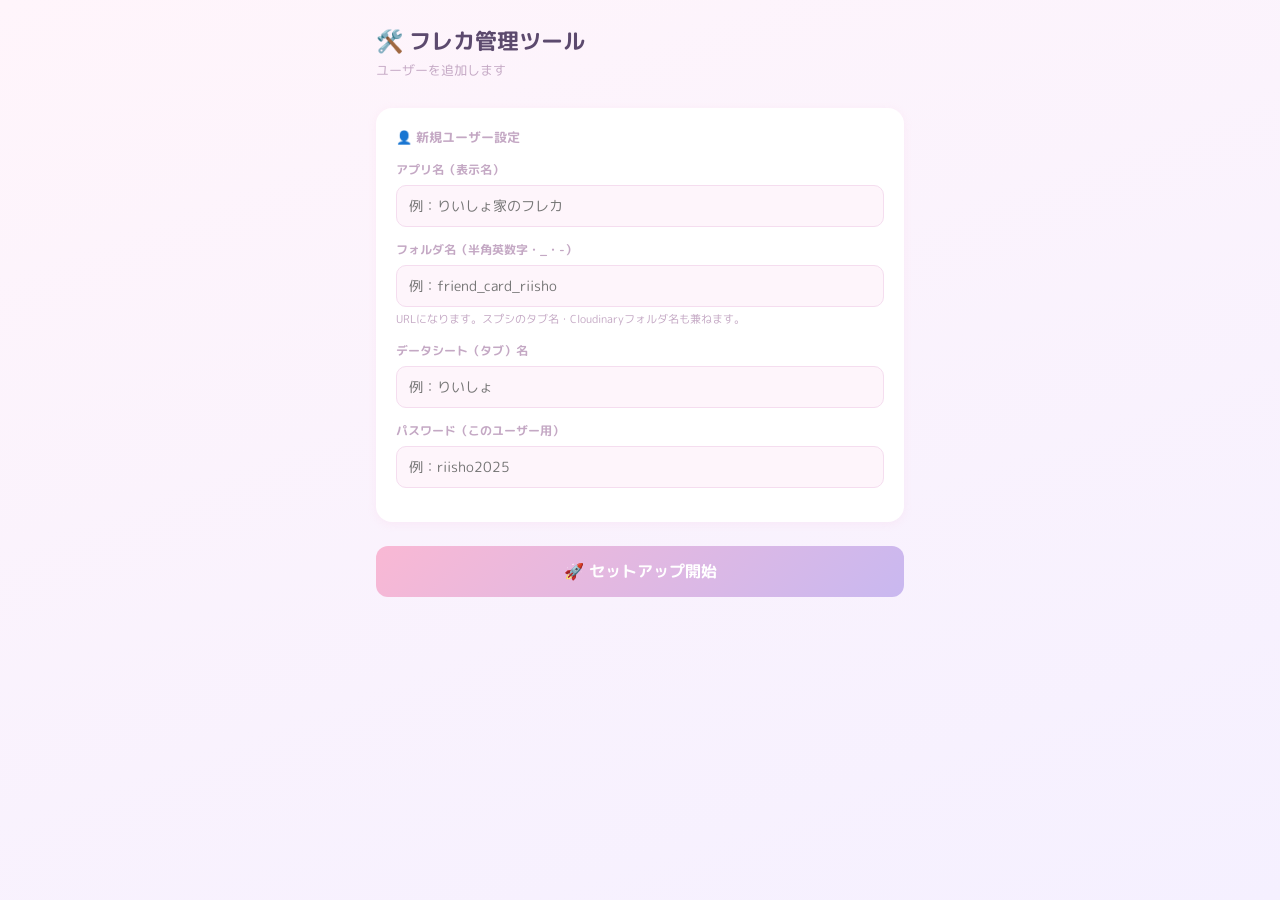
==== x99teaparty.html @ 6c695003 "Add files via upload" ====
<!DOCTYPE html>
<html lang="ja">
<head>
<meta charset="UTF-8">
<meta name="viewport" content="width=device-width, initial-scale=1.0">
<title>フレカ管理ツール</title>
<link rel="preconnect" href="https://fonts.googleapis.com">
<link href="https://fonts.googleapis.com/css2?family=M+PLUS+Rounded+1c:wght@400;500;700&display=swap" rel="stylesheet">
<style>
:root{--pink:#f9a8c9;--text:#5c4a6e;--text-sub:#c4a8c4;--border:#f5ddef;--bg:#fef5fb;--white:#fff;--radius:16px;--green:#6dbe8d;--red:#e06f6f;}
*{box-sizing:border-box;margin:0;padding:0;}
body{font-family:'M PLUS Rounded 1c',sans-serif;background:linear-gradient(160deg,#fff5fb 0%,#f5f0ff 100%);min-height:100vh;color:var(--text);padding:24px 16px 48px;max-width:560px;margin:0 auto;}
h1{font-size:22px;font-weight:700;margin-bottom:4px;}
.sub{font-size:13px;color:var(--text-sub);margin-bottom:28px;}
.section{background:var(--white);border-radius:var(--radius);padding:20px;margin-bottom:16px;box-shadow:0 2px 10px rgba(249,168,201,0.12);}
.section-title{font-size:13px;font-weight:700;color:var(--text-sub);margin-bottom:14px;}
.field{margin-bottom:14px;}
.label{font-size:12px;font-weight:700;color:var(--text-sub);margin-bottom:6px;}
.input{width:100%;border:1.5px solid var(--border);border-radius:10px;padding:10px 12px;font-family:inherit;font-size:14px;color:var(--text);background:var(--bg);outline:none;}
.input:focus{border-color:var(--pink);background:var(--white);}
.hint{font-size:11px;color:var(--text-sub);margin-top:4px;}
.run-btn{width:100%;padding:14px;background:linear-gradient(135deg,#f9b8d4,#c9b8f0);border:none;border-radius:12px;font-family:inherit;font-size:16px;font-weight:700;color:#fff;cursor:pointer;margin-top:8px;}
.run-btn:disabled{opacity:0.5;cursor:default;}
.log-wrap{background:#1e1e2e;border-radius:var(--radius);padding:16px;margin-top:20px;display:none;max-height:400px;overflow-y:auto;}
.log-wrap.show{display:block;}
.log-line{font-size:13px;font-family:monospace;line-height:1.8;word-break:break-all;}
.log-line.ok{color:#6dbe8d;}.log-line.err{color:#e06f6f;}.log-line.info{color:#c9b8f0;}.log-line.warn{color:#f9b8d4;}
</style>
</head>
<body>
<h1>🛠️ フレカ管理ツール</h1>
<p class="sub">ユーザーを追加します</p>

<div class="section">
  <div class="section-title">👤 新規ユーザー設定</div>
  <div class="field">
    <div class="label">アプリ名（表示名）</div>
    <input class="input" id="app-name" placeholder="例：りいしょ家のフレカ">
  </div>
  <div class="field">
    <div class="label">フォルダ名（半角英数字・_・-）</div>
    <input class="input" id="folder-name" placeholder="例：friend_card_riisho">
    <div class="hint">URLになります。スプシのタブ名・Cloudinaryフォルダ名も兼ねます。</div>
  </div>
  <div class="field">
    <div class="label">データシート（タブ）名</div>
    <input class="input" id="sheet-name" placeholder="例：りいしょ">
  </div>
  <div class="field">
    <div class="label">パスワード（このユーザー用）</div>
    <input class="input" id="password" placeholder="例：riisho2025">
  </div>
</div>

<button class="run-btn" id="run-btn">🚀 セットアップ開始</button>
<div class="log-wrap" id="log-wrap"></div>

<script>
// ====== 固定設定 ======
var GAS_URL = "https://script.google.com/macros/s/AKfycbzVZTWol9Vc2MPrdpVhbRxBJ3Rnjvii6zXMZV3ltmHG-JDc6FremiTLXO_1bnUO2nExvg/exec";
// ======================

function log(msg, type){
  type = type || "info";
  var wrap = document.getElementById("log-wrap");
  wrap.classList.add("show");
  var line = document.createElement("div");
  line.className = "log-line " + type;
  line.textContent = msg;
  wrap.appendChild(line);
  wrap.scrollTop = wrap.scrollHeight;
}

document.getElementById("run-btn").addEventListener("click", function(){
  var appName    = document.getElementById("app-name").value.trim();
  var folderName = document.getElementById("folder-name").value.trim();
  var sheetName  = document.getElementById("sheet-name").value.trim();
  var password   = document.getElementById("password").value.trim();

  if (!appName || !folderName || !sheetName || !password) {
    alert("すべての項目を入力してください");
    return;
  }
  if (!/^[a-zA-Z0-9_-]+$/.test(folderName)) {
    alert("フォルダ名は半角英数字・_・- のみ使えます");
    return;
  }

  var btn = document.getElementById("run-btn");
  btn.disabled = true;
  document.getElementById("log-wrap").innerHTML = "";
  log("▶ セットアップ開始: " + folderName, "info");

  fetch(GAS_URL, {
    method: "POST",
    headers: { "Content-Type": "text/plain" },
    body: JSON.stringify({
      action: "setup",
      appName: appName,
      folderName: folderName,
      sheetName: sheetName,
      password: password,
      gasUrl: GAS_URL
    })
  })
  .then(function(r){ return r.json(); })
  .then(function(data){
    if (data.log) data.log.forEach(function(e){ log(e.msg, e.type); });
    if (data.status === "ok") {
      log("", "info");
      log("編集用: https://yuishopri.com/" + folderName + "/", "ok");
      log("閲覧用: https://yuishopri.com/" + folderName + "/view.html", "ok");
      log("⚠️ icon.png と ogp.png を " + folderName + "/ に手動アップしてください", "warn");
    } else {
      log("❌ セットアップ失敗", "err");
    }
    btn.disabled = false;
  })
  .catch(function(e){
    log("❌ 通信エラー: " + e.message, "err");
    btn.disabled = false;
  });
});
</script>
</body>
</html>
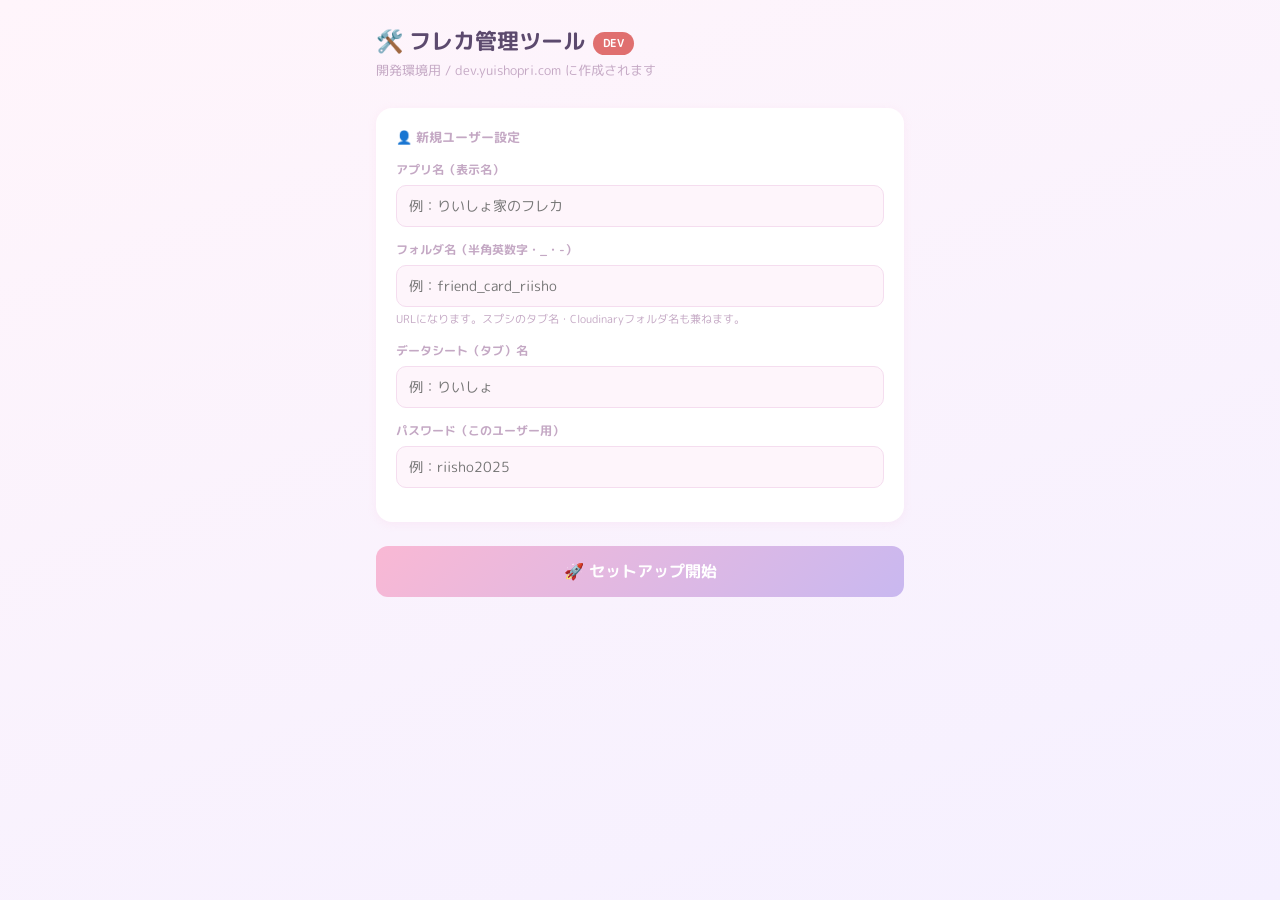
==== commit 35d0f278: "Update x99teaparty.html" ====
--- a/x99teaparty.html
+++ b/x99teaparty.html
@@ -3,7 +3,7 @@
 <head>
 <meta charset="UTF-8">
 <meta name="viewport" content="width=device-width, initial-scale=1.0">
-<title>フレカ管理ツール</title>
+<title>フレカ管理ツール [DEV]</title>
 <link rel="preconnect" href="https://fonts.googleapis.com">
 <link href="https://fonts.googleapis.com/css2?family=M+PLUS+Rounded+1c:wght@400;500;700&display=swap" rel="stylesheet">
 <style>
@@ -12,6 +12,7 @@
 body{font-family:'M PLUS Rounded 1c',sans-serif;background:linear-gradient(160deg,#fff5fb 0%,#f5f0ff 100%);min-height:100vh;color:var(--text);padding:24px 16px 48px;max-width:560px;margin:0 auto;}
 h1{font-size:22px;font-weight:700;margin-bottom:4px;}
 .sub{font-size:13px;color:var(--text-sub);margin-bottom:28px;}
+.dev-badge{display:inline-block;background:#e06f6f;color:#fff;font-size:11px;font-weight:700;padding:3px 10px;border-radius:100px;margin-left:8px;vertical-align:middle;}
 .section{background:var(--white);border-radius:var(--radius);padding:20px;margin-bottom:16px;box-shadow:0 2px 10px rgba(249,168,201,0.12);}
 .section-title{font-size:13px;font-weight:700;color:var(--text-sub);margin-bottom:14px;}
 .field{margin-bottom:14px;}
@@ -28,8 +29,8 @@
 </style>
 </head>
 <body>
-<h1>🛠️ フレカ管理ツール</h1>
-<p class="sub">ユーザーを追加します</p>
+<h1>🛠️ フレカ管理ツール<span class="dev-badge">DEV</span></h1>
+<p class="sub">開発環境用 / dev.yuishopri.com に作成されます</p>
 
 <div class="section">
   <div class="section-title">👤 新規ユーザー設定</div>
@@ -56,9 +57,10 @@
 <div class="log-wrap" id="log-wrap"></div>
 
 <script>
-// ====== 固定設定 ======
-var GAS_URL = "https://script.google.com/macros/s/AKfycbzVZTWol9Vc2MPrdpVhbRxBJ3Rnjvii6zXMZV3ltmHG-JDc6FremiTLXO_1bnUO2nExvg/exec";
-// ======================
+// ====== DEV環境設定 ======
+var GAS_URL  = "ここにdevのGAS URLを貼る";
+var SITE_URL = "https://dev.yuishopri.com";
+// =========================
 
 function log(msg, type){
   type = type || "info";
@@ -95,12 +97,13 @@
     method: "POST",
     headers: { "Content-Type": "text/plain" },
     body: JSON.stringify({
-      action: "setup",
-      appName: appName,
+      action:     "setup",
+      appName:    appName,
       folderName: folderName,
-      sheetName: sheetName,
-      password: password,
-      gasUrl: GAS_URL
+      sheetName:  sheetName,
+      password:   password,
+      gasUrl:     GAS_URL,
+      siteUrl:    SITE_URL
     })
   })
   .then(function(r){ return r.json(); })
@@ -108,9 +111,8 @@
     if (data.log) data.log.forEach(function(e){ log(e.msg, e.type); });
     if (data.status === "ok") {
       log("", "info");
-      log("編集用: https://yuishopri.com/" + folderName + "/", "ok");
-      log("閲覧用: https://yuishopri.com/" + folderName + "/view.html", "ok");
-      log("⚠️ icon.png と ogp.png を " + folderName + "/ に手動アップしてください", "warn");
+      log("編集用: " + SITE_URL + "/" + folderName + "/", "ok");
+      log("閲覧用: " + SITE_URL + "/" + folderName + "/view.html", "ok");
     } else {
       log("❌ セットアップ失敗", "err");
     }
